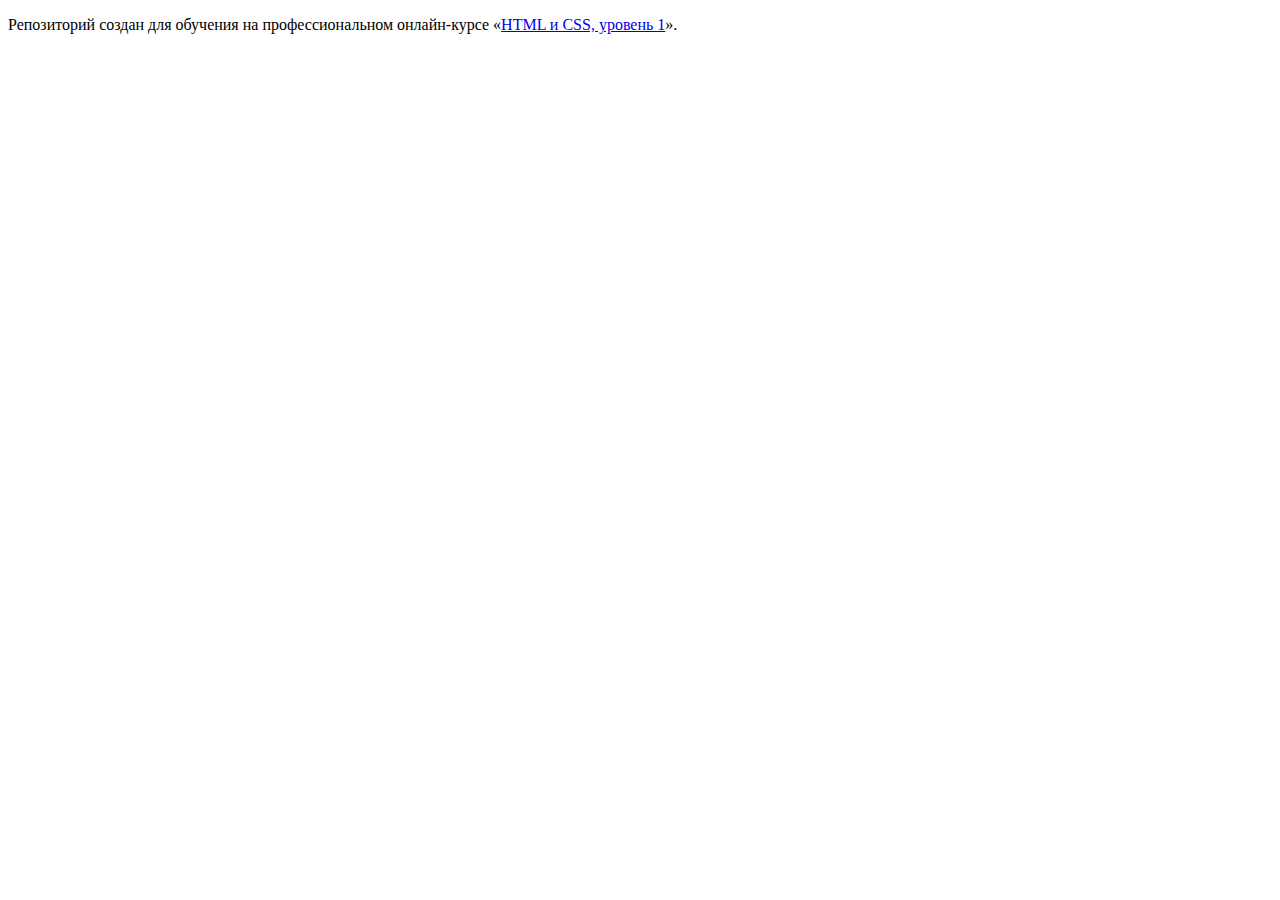
==== index.html @ 1ab836b5 ":hatching_chick:" ====
<!DOCTYPE html>
<html lang="ru">
  <head>
    <meta charset="utf-8">
    <title>HTML Academy: Нёрдс</title>
  </head>
  <body>

    <p>Репозиторий создан для обучения на профессиональном онлайн‑курсе «<a href="https://htmlacademy.ru/intensive/htmlcss">HTML и CSS, уровень 1</a>».</p>

  </body>
</html>
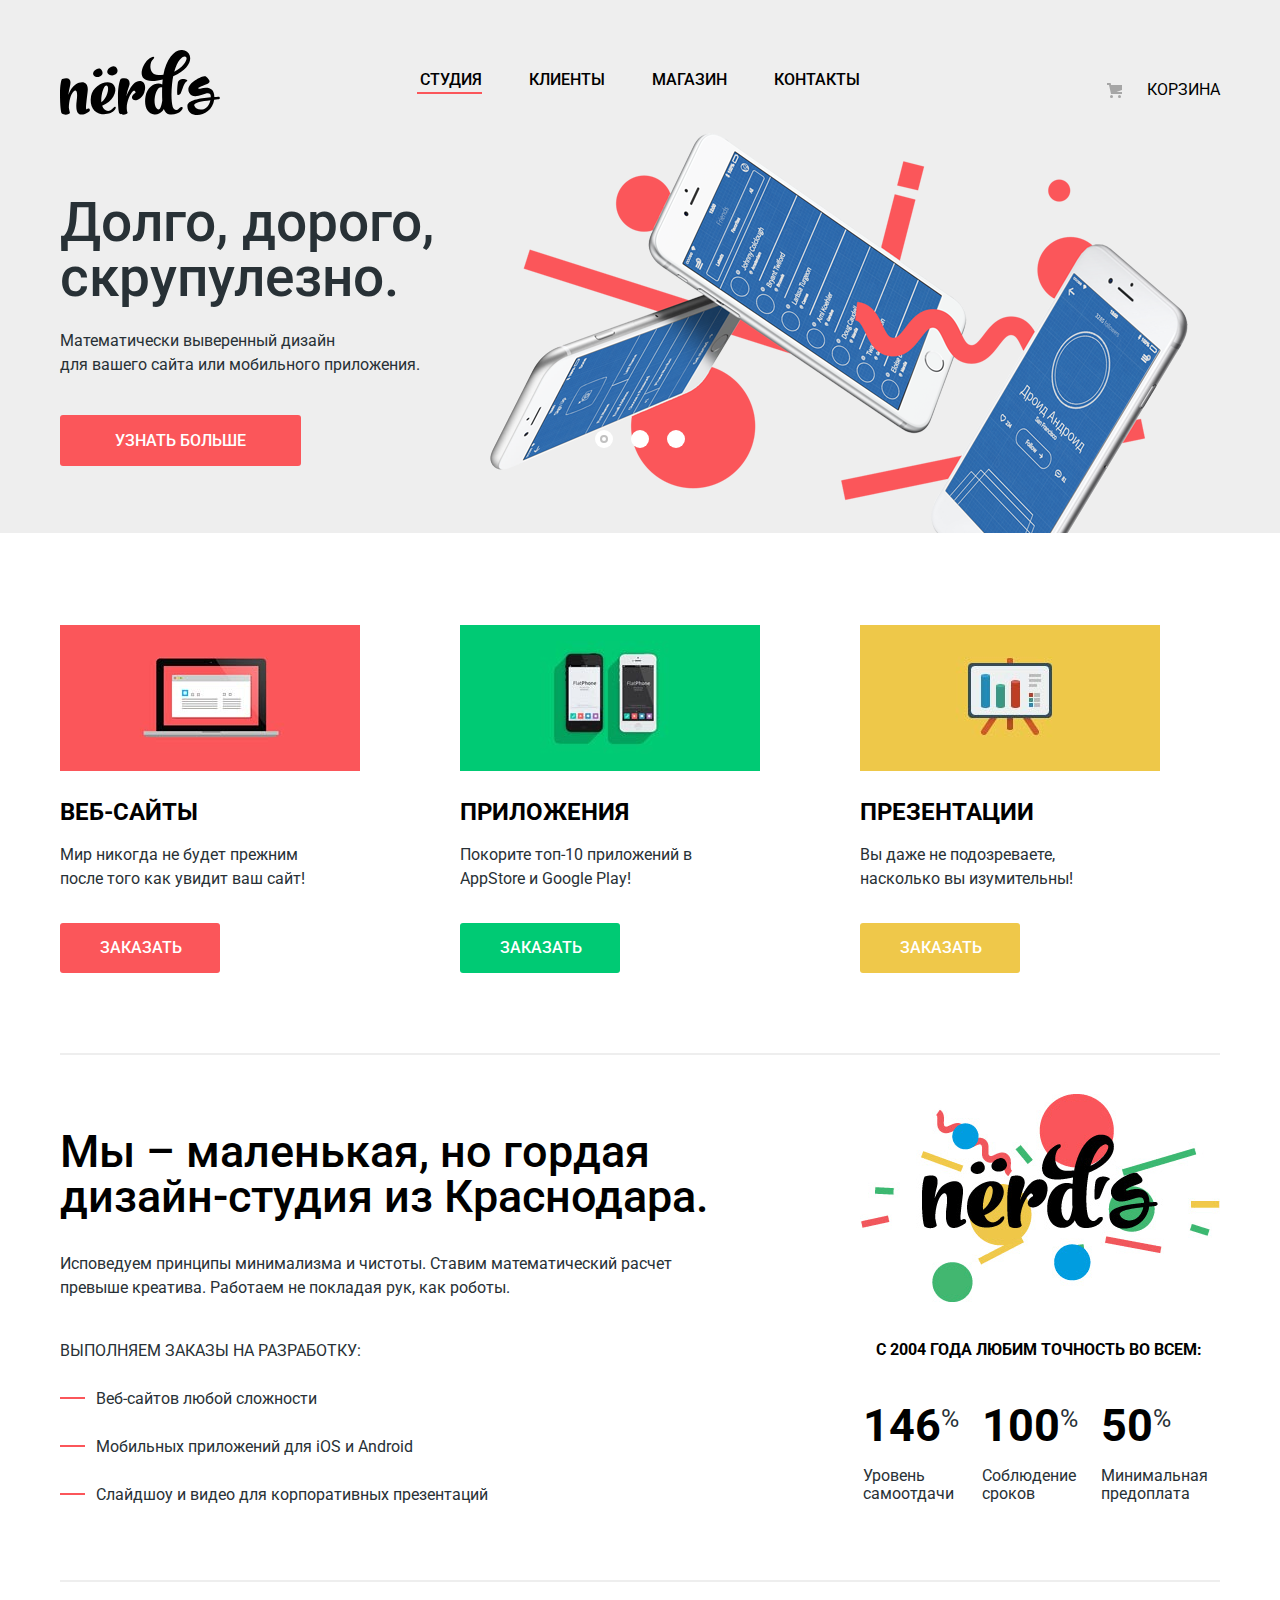
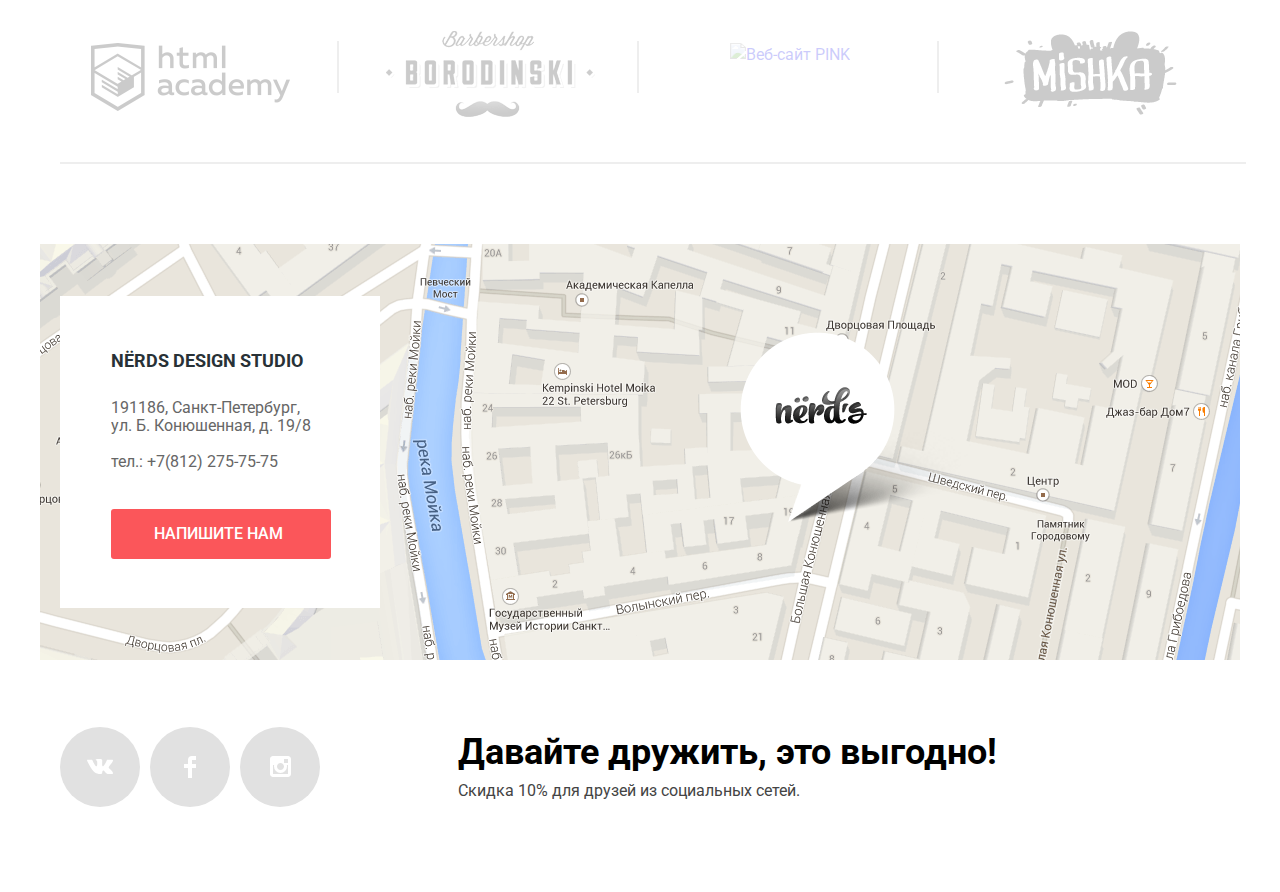
==== commit 0e31e16e: "Для финальной проверки" ====
--- a/index.html
+++ b/index.html
@@ -1,12 +1,254 @@
 <!DOCTYPE html>
 <html lang="ru">
-  <head>
-    <meta charset="utf-8">
-    <title>HTML Academy: Нёрдс</title>
-  </head>
-  <body>
-
-    <p>Репозиторий создан для обучения на профессиональном онлайн‑курсе «<a href="https://htmlacademy.ru/intensive/htmlcss">HTML и CSS, уровень 1</a>».</p>
-
-  </body>
+<head>
+  <meta charset="utf-8">
+  <title>Нёрдс</title>
+  <link href="https://fonts.googleapis.com/css?family=Roboto:400,700" rel="stylesheet">
+  <link href="css/normalize.css" rel="stylesheet">
+  <link href="css/style.css" rel="stylesheet">
+</head>
+<body>
+<h1 class="visually-hidden">Дизайн-студия "Нёрдс"</h1>
+<div class="background-grey">
+  <div class="container">
+    <header class="main-header">
+      <nav class="main-header__main-navigation">
+        <img class="main-header__logo" src="img/nerds-logo.svg" alt="Логотип дизайн-студии Нёрдс" width="160"
+             height="65" tabindex="1">
+        <ul class="main-header__site-navigation">
+          <li class="site-navigation__item actual">
+            <a class="site-navigation__a" tabindex="1">Студия</a>
+          </li>
+          <li class="site-navigation__item">
+            <a class="site-navigation__a" href="#" tabindex="1">Клиенты</a>
+          </li>
+          <li class="site-navigation__item">
+            <a class="site-navigation__a" href="catalog.html" tabindex="1">Магазин</a>
+          </li>
+          <li class="site-navigation__item">
+            <a class="site-navigation__a" href="#" tabindex="1">Контакты</a>
+          </li>
+        </ul>
+        <ul class="main-header__user-navigation">
+          <li class="user-navigation__item">
+            <a class="user-navigation__a" href="#" tabindex="0">Корзина</a>
+          </li>
+        </ul>
+      </nav>
+      <!--Slider-->
+      <section class="slider">
+        <h2 class="visually-hidden">Преимущества</h2>
+        <div class="slider-controls">
+          <label class="active"></label>
+          <label></label>
+          <label></label>
+        </div>
+        <ul class="slider-list">
+          <li class="slider-list__item" id="slide-1">
+            <h3>Долго, дорого,<br>
+              скрупулезно.</h3>
+            <p>Математически выверенный дизайн<br>
+              для вашего сайта или мобильного приложения.</p>
+            <a class="slider-list__item-btn btn" href="#">Узнать больше</a>
+          </li>
+          <li class="slider-list__item" id="slide-2">
+            <h3>Любим математику<br>
+              как никто другой</h3>
+            <p>Никакого креатива, только математические формулы<br>
+              для расчета идеальных пропорций.</p>
+            <a class="slider-list__item-btn btn" href="#">Узнать больше</a>
+          </li>
+          <li class="slider-list__item" id="slide-3">
+            <h3>Только ночь,<br>
+              только хардкор</h3>
+            <p>Работать днем, как все? Мы против этого.<br>
+              Ближе к полуночи работа только начинается.</p>
+            <a class="slider-list__item-btn btn" href="#">Узнать больше</a>
+          </li>
+        </ul>
+      </section>
+    </header>
+  </div>
+</div>
+<main>
+  <div class="container">
+    <section class="offers">
+      <h2 class="visually-hidden">Наши предложения:</h2>
+      <ul class="offers__list">
+        <li class="offers__list-item">
+          <img class="offers__list-img1" src="img/img-web.jpg" alt="Веб-сайты" width="300" height="146">
+          <h3>ВЕБ-САЙТЫ</h3>
+          <p class="offers__list-text">Мир никогда не будет прежним после того как увидит ваш сайт!</p>
+          <a class="offers__list-btn btn" href="#">Заказать</a>
+        </li>
+        <li class="offers__list-item">
+          <img class="offers__list-img2" src="img/img-app.jpg" alt="Приложения" width="300" height="146">
+          <h3>ПРИЛОЖЕНИЯ</h3>
+          <p class="offers__list-text">Покорите топ-10 приложений в AppStore и Google Play!</p>
+          <a href="#" class="offers__list-btn btn">Заказать</a>
+        </li>
+        <li class="offers__list-item">
+          <img class="offers__list-img3" src="img/img-present.jpg" alt="Презентации" width="300" height="146">
+          <h3>ПРЕЗЕНТАЦИИ</h3>
+          <p class="offers__list-text">Вы даже не подозреваете, насколько вы изумительны!</p>
+          <a href="#" class="offers__list-btn btn">Заказать</a>
+        </li>
+      </ul>
+    </section>
+    <section class="about-us">
+      <h3 class="visually-hidden">О нас</h3>
+      <div class="about-us__delimiter-1">
+        <span class="about-us__title">Мы – маленькая, но гордая дизайн-студия из Краснодара.</span>
+        <p class="about-us__p">Исповедуем принципы минимализма и чистоты. Ставим математический расчет превыше креатива.
+          Работаем не покладая рук, как роботы.</p>
+        <span class="about-us__title-ul">Выполняем заказы на разработку:</span>
+        <ul class="about-us__list">
+          <li class="about-us__list-item">
+            <p class="about-us__list-item-text">Веб-сайтов любой сложности</p>
+          </li>
+          <li class="about-us__list-item">
+            <p class="about-us__list-item-text">Мобильных приложений для iOS и Android
+            </p>
+          </li>
+          <li class="about-us__list-item">
+            <p class="about-us__list-item-text">Слайдшоу и видео для корпоративных презентаций</p>
+          </li>
+        </ul>
+      </div>
+      <div class="about-us__delimiter-2">
+        <img class="about-us__img" src="img/nerds-illustration.png" alt="Логотип Нёрдс " width="360" height="208">
+        <p class="about-us__text">С 2004 года любим точность во всем:</p>
+        <table class="indicators">
+          <tr class="indicators__row-1">
+            <td class="indicators__data">
+              <span class="indicators__numeric">146</span><span class="indicators__percent">%</span></td>
+            <td class="indicators__data">
+              <span class="indicators__numeric">100</span><span class="indicators__percent">%</span></td>
+            <td class="indicators__data">
+              <span class="indicators__numeric">50</span><span class="indicators__percent">%</span></td>
+          </tr>
+          <tr class="indicators__row-2">
+            <td class="indicators__data">Уровень самоотдачи</td>
+            <td class="indicators__data">Соблюдение сроков</td>
+            <td class="indicators__data">Минимальная предоплата</td>
+          </tr>
+        </table>
+      </div>
+    </section>
+    <section class="clientage">
+      <h3 class="visually-hidden">Наши клиенты</h3>
+      <ul class="clientage__list">
+        <li class="clientage__list-item">
+          <a class="clientage__list-item-a" href="https://htmlacademy.ru/intensive/htmlcss" tabindex="0">
+            <img class="clientage__list-item-logo1" src="img/logo-html.png" alt="Веб-сайт HTML Academy" width="199"
+                 height="68"></a>
+        </li>
+        <li class="clientage__list-item">
+          <a class="clientage__list-item-a" href="#" tabindex="0">
+            <img class="clientage__list-item-logo2" src="img/logo-borodinski.png" alt="Веб-сайт Barbershop Borodinski"
+                 width="209" height="90"></a>
+        </li>
+        <li class="clientage__list-item">
+          <a class="clientage__list-item-a" href="#" tabindex="0">
+            <img class="clientage__list-item-logo3" src="img/logo-PINK.png" alt="Веб-сайт PINK" width="185" height="52"></a>
+        </li>
+        <li class="clientage__list-item">
+          <a class="clientage__list-item-a" href="#" tabindex="0">
+            <img class="clientage__list-item-logo4" src="img/logo-mishka.png" alt="Веб-сайт MiSHKA" width="173"
+                 height="84"></a>
+        </li>
+      </ul>
+    </section>
+  </div>
+</main>
+<footer class="main-footer">
+  <div class="map-wrapper">
+    <section class="main-footer__address">
+      <h3 class="visually-hidden">Контактная информация</h3>
+      <span class="main-footer__address-title">Nёrds design studio</span>
+      <p class="main-footer__address-text">
+        <span>191186, Санкт-Петербург,</span>
+        <span>ул. Б. Конюшенная, д. 19/8</span>
+        <span class="main-footer__address-phone">тел.: +7(812) 275-75-75</span>
+      </p>
+      <a class="main-footer__address-btn btn" href="writeus.html" tabindex="0">Напишите нам</a>
+    </section>
+    <iframe class="main-footer__map" src="https://yandex.ru/map-widget/v1/-/CBuuR-sj1C" width="1200"
+            height="416"></iframe>
+    <div class="pin-wrapeer"></div>
+  </div>
+  <div class="container">
+    <div class="main-footer__wrapper">
+      <ul class="main-footer__social-list">
+        <li class="social-list-item">
+          <a class="social-button vk" href="https://www.vk.com">
+            <span class="visually-hidden">Мы в Вконтакте</span>
+            <svg version="1.1" id="Layer_1" xmlns="http://www.w3.org/2000/svg"
+                 xmlns:xlink="http://www.w3.org/1999/xlink" x="0px" y="0px" width="26px" height="15px"
+                 viewbox="0 0 26 15">
+              <path
+                fill="#FFFFFF"
+                d="M16.138,11.51c0.956-0.309,2.18,2.04,3.483,2.939c0.978,0.681,1.727,0.534,1.727,0.534l3.473-0.05
+                	c0,0,1.815-0.112,0.957-1.554c-0.071-0.12-0.503-1.069-2.585-3.022c-2.177-2.043-1.882-1.712,0.739-5.244
+                	c1.597-2.153,2.236-3.468,2.036-4.028c-0.192-0.539-1.365-0.399-1.365-0.399L20.69,0.713c-0.381,0.001-0.704,0.119-0.851,0.515
+                	c-0.003,0.004-0.621,1.666-1.445,3.079c-1.741,2.989-2.436,3.148-2.724,2.961c-0.661-0.433-0.494-1.737-0.494-2.664
+                	c0-2.897,0.432-4.105-0.846-4.417c-0.427-0.104-0.739-0.172-1.828-0.182c-1.392-0.021-2.574,0-3.244,0.329
+                	c-0.445,0.223-0.786,0.712-0.579,0.74c0.26,0.035,0.843,0.16,1.155,0.586c0.401,0.552,0.389,1.789,0.389,1.789
+                	s0.229,3.411-0.54,3.834c-0.528,0.29-1.25-0.302-2.803-3.016C6.087,2.879,5.488,1.345,5.488,1.345S5.372,1.06,5.162,0.904
+                	C4.912,0.719,4.562,0.66,4.562,0.66L0.848,0.684c0,0-0.558,0.016-0.763,0.262C-0.097,1.164,0.07,1.614,0.07,1.614
+                	s2.909,6.881,6.203,10.347c3.02,3.182,6.452,2.971,6.452,2.971h1.555c0,0,0.469-0.054,0.709-0.312
+                	c0.224-0.24,0.214-0.691,0.214-0.691S15.172,11.82,16.138,11.51z"/>
+            </svg>
+          </a>
+        </li>
+        <li class="social-list-item">
+          <a class="social-button fb" href="https://www.facebook.com">
+            <span class="visually-hidden">Мы в Фейсбуке</span>
+            <svg xmlns="http://www.w3.org/2000/svg" width="12" height="22" viewbox="0 0 12 22">
+              <path fill="#FFF" d="M12 4V0H8a4 4 0 0 0-4 4v4H0v4h4v10h4V12h4V8H8V4h4z"/>
+            </svg>
+          </a>
+        </li>
+        <li class="social-list-item">
+          <a class="social-button inst" href="https://www.instagram.com">
+            <span class="visually-hidden">Мы в Инстаграме</span>
+            <svg xmlns="http://www.w3.org/2000/svg" width="21" height="21" viewbox="0 0 21 21">
+              <path
+                fill="#FFF"
+                d="M18 0H3C1.35 0 0 1.35 0 3v15c0 1.65 1.35 3 3 3h15c1.65 0 3-1.35 3-3V3c0-1.65-1.35-3-3-3zm-7.5 7c1.93 0 3.5 1.57 3.5 3.5S12.43 14 10.5 14 7 12.43 7 10.5 8.57 7 10.5 7zM18 18H3V9h1.181A6.504 6.504 0 0 0 4 10.5a6.5 6.5 0 1 0 13 0 6.45 6.45 0 0 0-.181-1.5H18v9zm0-11h-4V3h4v4z"/>
+            </svg>
+          </a>
+        </li>
+      </ul>
+      <div class="main-footer__text">
+        <span class="main-footer__tagline">Давайте дружить, это выгодно!</span>
+        <span class="main-footer__sale">Скидка 10% для друзей из социальных сетей.</span>
+      </div>
+    </div>
+  </div>
+</footer>
+<!--Модальное окно
+================================================================================================================================================================================================================================================================================================================================================================================================================-->
+<section class="modal modal-feedback">
+  <h3 class="modal__title">Напишите нам:</h3>
+  <form class="modal__form" action="https://echo.htmlacademy.ru" method="get">
+    <p>
+      <label class="modal__label" for="name-field">Ваше имя:</label>
+      <input class="modal__login" name="name" id="name-field" placeholder="Имя Фамилия" autocomplete="on">
+    </p>
+    <p>
+      <label class="modal__label" for="email-field">Ваш e-mail:</label>
+      <input class="modal__email" type="email" name="email" id="email-field" placeholder="email@example.com"
+             autocomplete="on">
+    </p>
+    <p>
+      <label class="modal__label" for="text-field">Текст письма:</label>
+      <textarea id="text-field" placeholder="В свободной форме"></textarea>
+    </p>
+    <button class="modal__btn btn">Отправить</button>
+  </form>
+  <button class="modal__close" type="button" aria-label="Закрыть модальное окно">Закрыть</button>
+</section>
+<script src="js/script-min.js"></script>
+</body>
 </html>
--- a/css/style.css
+++ b/css/style.css
@@ -0,0 +1,1825 @@
+body {
+  margin: 0 auto;
+  padding: 0;
+  font-family: "Roboto", Tahoma, sans-serif;
+  font-size: 16px;
+  line-height: 24px;
+  font-weight: 400;
+  color: #283136;
+
+
+  background-color: #ffffff;
+
+  -webkit-box-sizing: border-box;
+  box-sizing: border-box;
+}
+
+*, *::before, *::after {
+  -webkit-box-sizing: inherit;
+  box-sizing: inherit;
+}
+
+a {
+  text-decoration: none;
+}
+
+img {
+  max-width: 100%;
+  height: auto;
+}
+
+.visually-hidden:not(:focus):not(:active),
+input[type="checkbox"].visually-hidden,
+input[type="radio"].visually-hidden {
+  position: absolute;
+  width: 1px;
+  height: 1px;
+  margin: -1px;
+  border: 0;
+  padding: 0;
+  white-space: nowrap;
+  -webkit-clip-path: inset(100%);
+          clip-path: inset(100%);
+  clip: rect(0 0 0 0);
+  overflow: hidden;
+}
+
+/*container============================================================================================================================================================================================================================================================================================================================================================================================*/
+
+.container {
+  max-width: 1200px;
+  margin: 0 auto;
+  padding: 0 20px;
+}
+
+/*HEADER===========================================================================================================================================================================================================================================================================================================================*/
+
+.background-grey {
+  width: 100%;
+
+  background-color: #eeeeee;
+}
+
+.main-header {
+  margin-bottom: 92px;
+
+  background-color: #eeeeee;
+}
+
+.main-header__main-navigation {
+  display: -webkit-box;
+  display: -ms-flexbox;
+  display: flex;
+  -webkit-box-pack: justify;
+      -ms-flex-pack: justify;
+          justify-content: space-between;
+  padding: 0;
+  padding-top: 50px;
+
+  background-color: transparent;
+}
+
+.main-header__logo {
+  width: 160px;
+  height: 65px;
+}
+
+.main-header__logo:hover {
+  opacity: 0.8;
+}
+
+.main-header__logo:active {
+  opacity: 0.3;
+}
+
+.main-header__site-navigation {
+  display: -webkit-box;
+  display: -ms-flexbox;
+  display: flex;
+  -ms-flex-wrap: wrap;
+      flex-wrap: wrap;
+  -webkit-box-align: center;
+      -ms-flex-align: center;
+          align-items: center;
+  margin: 0;
+  padding: 0;
+  padding-top: 10px;
+  margin-right: 31px;
+  width: 452px;
+
+  line-height: 30px;
+  font-weight: 500;
+  color: #000000;
+  text-transform: uppercase;
+}
+
+.main-header__site-navigation li {
+  position: relative;
+
+  padding-bottom: 15px;
+  padding-left: 3px;
+  margin-right: 44px;
+}
+
+.main-header__site-navigation li:nth-child(4n),
+.main-header__site-navigation li:last-child {
+  margin-right: 0;
+}
+
+.actual::after {
+  content: "";
+  position: absolute;
+  top: 27px;
+  left: 0;
+
+  width: 100%;
+  height: 2px;
+
+  background-color: #fb565a;
+}
+
+
+.main-header__user-navigation {
+  display: -webkit-box;
+  display: -ms-flexbox;
+  display: flex;
+  -webkit-box-pack: end;
+      -ms-flex-pack: end;
+          justify-content: flex-end;
+  max-width: 160px;
+  margin: 0;
+  padding: 0;
+  padding-top: 25px;
+}
+
+.user-navigation__a {
+  position: relative;
+
+  padding-left: 50px;
+}
+
+.user-navigation__a::before {
+  content: "";
+
+  position: absolute;
+  top: 3px;
+  left: 10px;
+
+  min-width: 15px;
+  min-height: 15px;
+
+  background-image: url("../img/cart-icon.svg");
+  background-repeat: no-repeat;
+}
+
+.main-header__site-navigation,
+.main-header__user-navigation {
+  list-style: none;
+}
+
+.user-navigation__a {
+  line-height: 30px;
+  color: #000000;
+  text-transform: uppercase;
+}
+
+.main-header__site-navigation a,
+.main-header__user-navigation a {
+  color: #000000;
+}
+
+.main-header__site-navigation a:hover,
+.main-header__site-navigation a:focus,
+.main-header__user-navigation a:hover,
+.main-header__user-navigation a:focus {
+  color: #fb565a;
+}
+
+.main-header__site-navigation a:active,
+.main-header__user-navigation a:active {
+  color: #bebebe;
+}
+
+/*SLIDER====================================================================================================================================================================================================================================================================================================================*/
+.slider {
+  position: relative;
+}
+
+.slider-controls {
+  position: absolute;
+  left: 50%;
+  bottom: 85px;
+  z-index: 100;
+
+  min-width: 88px;
+  height: 18px;
+
+  font-size: 0;
+  -webkit-transform: translateX(-50%);
+      -ms-transform: translateX(-50%);
+          transform: translateX(-50%);
+}
+
+.slider-controls label {
+  position: relative;
+
+  display: inline-block;
+  width: 18px;
+  height: 18px;
+  margin-right: 18px;
+  padding: 8px;
+
+  vertical-align: top;
+
+  border-radius: 50%;
+  cursor: pointer;
+}
+
+.slider-controls label:last-child {
+  margin-right: 0;
+}
+
+.slider-controls label::after {
+  content: "";
+
+  position: absolute;
+  top: 0;
+  left: 0;
+  z-index: 1;
+
+  width: 18px;
+  height: 18px;
+
+  background: #ffffff;
+
+  border-radius: 50%;
+}
+
+.slider-controls .active::before {
+  content: "";
+
+  position: absolute;
+  left: 50%;
+  top: 50%;
+  z-index: 2;
+
+  width: 8px;
+  height: 8px;
+  margin: -4px;
+
+  background-color: inherit;
+  border: 2px solid #c1c1c1;
+  border-radius: 50%;
+}
+
+.slider-list {
+  margin: 0;
+  padding: 0;
+
+  list-style: none;
+}
+
+.slider-list__item {
+  display: none;
+  padding: 80px 0 80px 0;
+}
+
+.slider-list__item:nth-child(1) {
+  display: block;
+}
+
+.slider-list__item:nth-child(1) {
+  background-image: url("../img/slide1.png");
+  background-repeat: no-repeat;
+  background-position: 99% 0px;
+}
+
+.slider-list__item:nth-child(2) {
+  background-image: url("../img/slide2.png");
+  background-repeat: no-repeat;
+  background-position: 100% 0;
+}
+
+.slider-list__item:nth-child(3) {
+  background-image: url("../img/slide3.png");
+  background-repeat: no-repeat;
+  background-position: 100% 20px;
+}
+
+.slider-list__item h3 {
+  max-width: 600px;
+  margin: 0;
+  margin-bottom: 24px;
+
+  font-size: 55px;
+  line-height: 55px;
+  font-weight: 500;
+}
+
+.slider-list__item p {
+  margin: 0;
+  margin-bottom: 52px;
+}
+
+/* FOR BUTTON================================================================================================================================================================================================================================================*/
+
+.btn {
+  padding: 16px 55px;
+
+  line-height: 18px;
+  font-weight: 500;
+  color: #ffffff;
+  text-transform: uppercase;
+
+  background-color: #fb565a;
+  border-radius: 3px;
+
+  cursor: pointer;
+}
+
+.btn:hover {
+  background-color: #e74246;
+}
+
+.btn:active {
+  background-color: #d7373b;
+  -webkit-box-shadow: 0 3px rgba(0, 0, 0, 0.1) inset;
+          box-shadow: 0 3px rgba(0, 0, 0, 0.1) inset;
+  color: #e37376;
+}
+
+.slider-list__item-btn {
+  min-width: 240px;
+}
+
+.offers__list-btn {
+  display: block;
+  padding: 16px 40px;
+  max-width: 160px;
+}
+
+.offers__list-item:nth-child(2) a {
+  background-color: #00ca74;
+}
+
+.offers__list-item:nth-child(2) a:hover {
+  background-color: #00bc6c;
+}
+
+.offers__list-item:nth-child(2) a:active {
+  background-color: #00aa62;
+  color: #37bc83;
+}
+
+.offers__list-item:nth-child(3) a {
+  background-color: #efc84a;
+}
+
+.offers__list-item:nth-child(3) a:hover {
+  background-color: #eab534;
+}
+
+.offers__list-item:nth-child(3) a:active {
+  background-color: #e5a722;
+  color: #ebba52;
+}
+
+.filters__btn {
+  width: 260px;
+
+
+  color: #000000;
+
+  background-color: #eeeeee;
+  border: none;
+}
+
+.filters__btn:hover {
+  color: #000000;
+  background-color: #dfdfdf;
+}
+
+.filters__btn:active {
+  background-color: #d5d5d5;
+  color: rgba(0, 0, 0, 0.3);
+  -webkit-box-shadow: inset 3px 3px 0 0 rgba(0, 1, 1, 0.1);
+          box-shadow: inset 3px 3px 0 0 rgba(0, 1, 1, 0.1);
+}
+
+/*MAIN MAIN MAIN=====================================================================================================================================================================================================================================================================================================================================*/
+
+.offers {
+  min-height: 430px;
+
+  border-bottom: 2px solid #eeeeee;
+}
+
+/*DELIMiTER-1================================================================================================================================================*/
+
+.offers__list {
+  display: -webkit-box;
+  display: -ms-flexbox;
+  display: flex;
+  -webkit-box-pack: justify;
+      -ms-flex-pack: justify;
+          justify-content: space-between;
+  margin: 0;
+  padding: 0;
+  width: 1100px;
+  min-height: 350px;
+  list-style: none;
+}
+
+.offers__list-item {
+  width: 300px;
+}
+
+.offers__list-item img {
+  margin-bottom: 19px;
+}
+
+.offers__list h3 {
+  margin: 0 auto;
+  font-size: 24px;
+  line-height: 30px;
+  font-weight: 700;
+  color: #000000;
+}
+
+.offers__list-text {
+  width: 255px;
+  max-height: 50px;
+  margin-bottom: 32px;
+
+  overflow: auto;
+}
+
+.about-us {
+  display: -webkit-box;
+  display: -ms-flexbox;
+  display: flex;
+  -webkit-box-pack: justify;
+      -ms-flex-pack: justify;
+          justify-content: space-between;
+  min-height: 525px;
+  padding-bottom: 59px;
+
+  border-bottom: 2px solid #eeeeee;
+}
+
+.about-us__delimiter-1 {
+  width: 660px;
+}
+
+.about-us__delimiter-2 {
+  width: 360px;
+}
+
+.about-us__title {
+  display: inline-block;
+  margin-top: 74px;
+  margin-bottom: 17px;
+
+  vertical-align: top;
+
+  font-size: 45px;
+  line-height: 45px;
+  font-weight: 500;
+  color: #000000;
+}
+
+.about-us__delimiter-1 .about-us__p {
+  margin-bottom: 39px;
+}
+
+.about-us__list-item::before {
+  content: "";
+
+  position: absolute;
+  top: 10px;
+  left: -36px;
+
+  width: 25px;
+  height: 2px;
+
+  background-color: #fb565a;
+}
+
+.about-us__list-item {
+  position: relative;
+
+  margin-top: 30px;
+}
+
+.about-us__title-ul {
+  text-transform: uppercase;
+}
+
+.about-us__list {
+  margin: 0;
+  padding: 0;
+  padding-left: 36px;
+
+  list-style: none;
+}
+
+.about-us__list-item-text {
+  margin: 0;
+  margin-top: -6px;
+}
+
+/*DELIMiTER-2=================================================================================================================================================*/
+
+.about-us__img {
+  margin-bottom: 29px;
+  margin-top: 39px;
+}
+
+.about-us__text {
+  display: inline-block;
+  margin: 0;
+  margin-bottom: 31px;
+  padding-left: 16px;
+
+  vertical-align: top;
+
+  font-weight: 700;
+  color: #000000;
+  text-transform: uppercase;
+}
+
+/*TABLE===========================================================================================================================================================================================================================================================================================================================*/
+.indicators {
+  width: 360px;
+}
+
+.indicators__data {
+  padding-right: 20px;
+  padding-bottom: 16px;
+  width: 120px;
+
+  line-height: 18px;
+}
+
+.indicators__numeric {
+  font-size: 45px;
+  line-height: 45px;
+  font-weight: 700;
+  color: #000000;
+}
+
+.indicators__percent {
+  font-size: 25px;
+  line-height: 45px;
+
+  vertical-align: 30%;
+}
+
+/*КЛИЕНТУРА==================================================================================================================================================================================================================================================================================================================================*/
+.clientage {
+  min-width: 1186px;
+  min-height: 182px;
+  margin-bottom: 80px;
+
+  border-bottom: 2px solid #eeeeee;
+}
+
+
+.clientage__list {
+  display: -webkit-box;
+  display: -ms-flexbox;
+  display: flex;
+  -ms-flex-wrap: wrap;
+      flex-wrap: wrap;
+  margin: 0 auto;
+  padding: 0;
+  padding-top: 49px;
+
+
+  list-style: none;
+}
+
+.clientage__list-item {
+  position: relative;
+
+  width: 260px;
+  min-height: 95px;
+  margin-right: 40px;
+  margin-bottom: 23px;
+
+  text-align: center;
+}
+
+.clientage__list-item::after {
+  content: "";
+
+  position: absolute;
+  top: 10px;
+  right: -19px;
+
+  width: 2px;
+  height: 52px;
+
+  background-color: #eeeeee;
+}
+
+.clientage__list-item:nth-child(4n) {
+  margin-right: 0;
+}
+
+.clientage__list-item:nth-child(4n)::after,
+.clientage__list-item:last-child::after {
+  display: none;
+}
+
+.clientage__list-item-logo1,
+.clientage__list-item-logo3 {
+  padding-top: 12px;
+}
+
+.clientage__list-item-logo1,
+.clientage__list-item-logo2,
+.clientage__list-item-logo3,
+.clientage__list-item-logo4 {
+  opacity: 0.2;
+}
+
+.clientage__list-item-logo1:hover,
+.clientage__list-item-logo2:hover,
+.clientage__list-item-logo3:hover,
+.clientage__list-item-logo4:hover {
+  opacity: 1;
+}
+
+.clientage__list-item-logo1:focus,
+.clientage__list-item-logo2:focus,
+.clientage__list-item-logo3:focus,
+.clientage__list-item-logo4:focus {
+  opacity: 1;
+}
+
+.clientage__list-item-logo1:active,
+.clientage__list-item-logo2:active,
+.clientage__list-item-logo3:active,
+.clientage__list-item-logo4:active {
+  opacity: 0.1;
+}
+
+/*FOOTER==================================================================================================================================================================================================================================================================================================================================================================================================================*/
+
+.main-footer {
+  position: relative;
+}
+
+.map-wrapper {
+  position: relative;
+  margin: 0 auto;
+  width: 1200px;
+  min-height: 416px;
+  margin-bottom: 60px;
+
+  background-image: url("../img/map.png");
+  background-repeat: no-repeat;
+  background-position: top center;
+
+  z-index: 1;
+}
+
+
+.pin-wrapeer {
+  position: absolute;
+  top: 88px;
+  left: 700px;
+
+  width: 231px;
+  height: 190px;
+
+  background-image: url(../img/pin.png);
+  background-repeat: no-repeat;
+  z-index: 2;
+}
+
+.main-footer__map {
+  position: relative;
+
+  margin: 0 auto;
+  width: 1200px;
+
+  background-size: cover;
+
+  border: 0;
+
+  z-index: 3;
+}
+
+.main-footer__address {
+  position: absolute;
+  top: 52px;
+  left: 20px;
+
+  display: -webkit-box;
+
+  display: -ms-flexbox;
+
+  display: flex;
+  -webkit-box-orient: vertical;
+  -webkit-box-direction: normal;
+      -ms-flex-direction: column;
+          flex-direction: column;
+  width: 320px;
+  min-height: 310px;
+  padding: 49px 51px;
+
+  background-color: #ffffff;
+
+  z-index: 5;
+}
+
+.main-footer__address-title {
+  display: inline-block;
+  margin-bottom: 23px;
+  margin-top: 1px;
+
+  vertical-align: top;
+
+  font-size: 18px;
+  line-height: 30px;
+  font-weight: 700;
+  text-transform: uppercase;
+}
+
+.main-footer__address-text {
+  display: -webkit-box;
+  display: -ms-flexbox;
+  display: flex;
+  -webkit-box-orient: vertical;
+  -webkit-box-direction: normal;
+      -ms-flex-direction: column;
+          flex-direction: column;
+  margin: 0;
+  padding: 0;
+  max-width: 220px;
+  max-height: 110px;
+
+  line-height: 18px;
+  color: #666666;
+
+  overflow: auto;
+}
+
+.main-footer__address-phone {
+  display: inline-block;
+  margin-top: 18px;
+  margin-bottom: 38px;
+
+  vertical-align: top;
+}
+
+.main-footer__address-btn {
+  padding: 16px 43px;
+  min-width: 220px;
+
+  text-transform: uppercase;
+}
+
+.main-footer__social-list {
+  display: -webkit-box;
+  display: -ms-flexbox;
+  display: flex;
+  -ms-flex-wrap: wrap;
+      flex-wrap: wrap;
+  -webkit-box-pack: justify;
+      -ms-flex-pack: justify;
+          justify-content: space-between;
+  width: 260px;
+  padding: 0;
+  margin: 0;
+  margin-right: 138px;
+  min-height: 80px;
+  list-style: none;
+}
+
+.social-list-item {
+  margin-bottom: 10px;
+}
+
+.social-button {
+  display: -webkit-box;
+  display: -ms-flexbox;
+  display: flex;
+  -ms-flex-wrap: wrap;
+      flex-wrap: wrap;
+  -webkit-box-pack: center;
+      -ms-flex-pack: center;
+          justify-content: center;
+  -webkit-box-align: center;
+      -ms-flex-align: center;
+          align-items: center;
+  width: 80px;
+  height: 80px;
+
+  border-radius: 50%;
+  background-color: #e1e1e1 ;
+}
+
+
+.social-button:last-child {
+  margin-right: 0;
+}
+
+.social-button svg {
+  text-align: center;
+}
+
+.social-button:hover,
+.socail-button:focus {
+  background-color: #e74246;
+}
+
+.social-button:active {
+  background-color: #d7373b;
+}
+
+
+.social-button:active path {
+  fill: #e37376;
+}
+
+.main-footer__wrapper {
+  display: -webkit-box;
+  display: -ms-flexbox;
+  display: flex;
+  margin-bottom: 75px;
+}
+
+.main-footer__text {
+  display: -webkit-box;
+  display: -ms-flexbox;
+  display: flex;
+  -webkit-box-orient: vertical;
+  -webkit-box-direction: normal;
+      -ms-flex-direction: column;
+          flex-direction: column;
+  padding-top: 7px;
+}
+
+.main-footer__tagline {
+  margin-bottom: 10px;
+
+  font-size: 36px;
+  line-height: 36px;
+  font-weight: 700;
+  color: #000000;
+}
+
+.main-footer__sale {
+  line-height: 22px;
+  color: #444444;
+}
+
+/*MODAL ============================================================================================================================================================================================================================================================================================================================================================================================================*/
+
+@-webkit-keyframes bounce {
+  0% {
+    -webkit-transform: rotateY(45deg);
+            transform: rotateY(45deg);
+  }
+
+  100% {
+    -webkit-transform: translateY(0);
+            transform: translateY(0);
+  }
+}
+
+@keyframes bounce {
+  0% {
+    -webkit-transform: rotateY(45deg);
+            transform: rotateY(45deg);
+  }
+
+  100% {
+    -webkit-transform: translateY(0);
+            transform: translateY(0);
+  }
+}
+
+
+@-webkit-keyframes shake {
+  0%,
+  100% {
+    -webkit-transform: translateX(0);
+            transform: translateX(0);
+  }
+
+  10%,
+  30%,
+  50%,
+  70%,
+  90% {
+    -webkit-transform: translateX(-10px);
+            transform: translateX(-10px);
+  }
+
+  20%,
+  40%,
+  60%,
+  80% {
+    -webkit-transform: translateX(10px);
+            transform: translateX(10px);
+  }
+}
+
+
+@keyframes shake {
+  0%,
+  100% {
+    -webkit-transform: translateX(0);
+            transform: translateX(0);
+  }
+
+  10%,
+  30%,
+  50%,
+  70%,
+  90% {
+    -webkit-transform: translateX(-10px);
+            transform: translateX(-10px);
+  }
+
+  20%,
+  40%,
+  60%,
+  80% {
+    -webkit-transform: translateX(10px);
+            transform: translateX(10px);
+  }
+}
+
+.modal {
+  display: -webkit-box;
+
+  display: -ms-flexbox;
+
+  display: flex;
+  -ms-flex-wrap: wrap;
+      flex-wrap: wrap;
+
+  width: 960px;
+  min-height: 590px;
+  padding: 75px 100px;
+  margin-left: -480px;
+
+  background-color: #ffffff;
+  -webkit-box-shadow: 20px 20px 40px 0 rgba(0, 1, 1, 0.5);
+          box-shadow: 20px 20px 40px 0 rgba(0, 1, 1, 0.5);
+
+  z-index: 6;
+}
+
+.modal-feedback {
+  position: fixed;
+  top: 125px;
+  left: 50%;
+
+  display: none;
+}
+
+.modal-show {
+  display: block;
+
+  -webkit-animation: bounce 0.5s;
+
+          animation: bounce 0.5s;
+}
+
+.modal-error {
+  -webkit-animation: shake 0.5s;
+          animation: shake 0.5s;
+}
+
+.modal__form {
+  display: -webkit-box;
+  display: -ms-flexbox;
+  display: flex;
+  -ms-flex-wrap: wrap;
+      flex-wrap: wrap;
+  -webkit-box-pack: justify;
+      -ms-flex-pack: justify;
+          justify-content: space-between;
+}
+
+.modal__title {
+  display: block;
+  width: 100%;
+  margin: 0;
+  margin-bottom: 50px;
+
+  font-size: 45px;
+  line-height: 45px;
+  font-weight: 500;
+  color: #000000;
+}
+
+
+
+.modal__form p {
+  width: 360px;
+  margin: 0;
+  margin-bottom: 35px;
+
+  line-height: 18px;
+  font-weight: 700;
+  color: #000000;
+}
+
+.modal__form p:nth-child(3) {
+  width: 100%;
+}
+
+.modal__label {
+  display: inline-block;
+  margin-bottom: 10px;
+
+  vertical-align: top;
+}
+
+.modal input {
+  width: 360px;
+  min-height: 50px;
+  padding: 17px 16px;
+}
+
+.modal textarea {
+  width: 760px;
+  min-height: 120px;
+  padding: 15px;
+}
+
+.modal input,
+.modal textarea {
+  border: 2px solid #d7dcde;
+}
+
+.modal input:hover,
+.modal textarea:hover {
+  border: 2px solid #b4b9bb;
+}
+
+.modal input:focus,
+.modal textarea:focus {
+  border: 2px solid #000000;
+}
+
+.modal input,
+.modal textarea {
+  outline: 0;
+}
+
+.modal__input:invalid {
+  border: 2px solid #e74246;
+}
+
+.modal__btn {
+  width: 260px;
+  min-height: 50px;
+
+  border: 0;
+}
+
+.modal__close {
+  position: absolute;
+  top: 78px;
+  right: 90px;
+
+  width: 21px;
+  height: 21px;
+
+  font-size: 0;
+
+  background-color: transparent;
+  border: 0;
+
+  cursor: pointer;
+}
+
+.modal__close::before,
+.modal__close::after {
+  content: "";
+
+  position: absolute;
+  top: 9px;
+  right:0;
+
+  width: 19px;
+  height: 3px;
+
+  background-color: #fecccd;
+}
+
+.modal__close::before {
+  -webkit-transform: rotate(45deg);
+      -ms-transform: rotate(45deg);
+          transform: rotate(45deg);
+}
+
+.modal__close::after {
+  -webkit-transform: rotate(-45deg);
+      -ms-transform: rotate(-45deg);
+          transform: rotate(-45deg);
+}
+
+.modal__close:hover::before,
+.modal__close:hover::after {
+  background-color: #fb565a;
+}
+
+.modal__close:active::before,
+.modal__close:active::after {
+  background-color: #ffeeee;
+}
+
+/*INNER PAGE================================================================================================================================================================================================================================================================================================================================================================================================================================================================================================================================================================================*/
+
+.inner-page .main-header {
+  margin-bottom: 49px;
+}
+
+.inner-page .main-header__main-navigation {
+  padding-top: 50px;
+  margin-bottom: 72px;
+}
+
+.inner-page__main-header__h1 {
+  display: block;
+  width: 750px;
+  margin: 0;
+  margin-left: 216px;
+  padding-bottom: 108px;
+
+  font-size: 55px;
+  line-height: 55px;
+  font-weight: 500;
+  color: #000000;
+}
+
+.inner-page__main-wrapper {
+  display: -webkit-box;
+  display: -ms-flexbox;
+  display: flex;
+}
+
+
+.filters {
+  width: 260px;
+  margin-right: 140px;
+}
+
+.filters__range-filter {
+  width: 260px;
+  margin-top: 48px;
+  margin-bottom: 55px;
+}
+
+.range-controls {
+  position: relative;
+  min-height: 80px;
+  margin-bottom: 15px;
+  padding-top: 39px;
+  padding-left: 20px;
+  padding-right: 20px;
+
+  background-color: #eeeeee;
+
+  border-radius: 5px;
+}
+
+.range-controls .scale {
+  height: 2px;
+
+  background-color: #d7dcde;
+}
+
+.range-controls .bar {
+  width: 70%;
+  height: 2px;
+
+  background: #00ca74;
+}
+
+.range-controls .toggle {
+  position: absolute;
+  top: 31px;
+  left: 0;
+
+  width: 4px;
+  height: 4px;
+  padding: 0;
+
+  background-color: #ababab ;
+  border: 8px solid #ffffff;
+  -webkit-box-shadow: 0 2px 1px 0 #cfcfcf;
+          box-shadow: 0 2px 1px 0 #cfcfcf;
+  border-radius: 50%;
+
+  -webkit-box-sizing: content-box;
+
+          box-sizing: content-box;
+  cursor: pointer;
+}
+
+.range-controls .toggle-min {
+  top: 30px;
+  left: 18px;
+}
+
+.range-controls .toggle-max {
+  top: 30px;
+  left: 160px;
+}
+
+.price-controls {
+  width: 260px;
+  font-size: 0;
+}
+
+.price-controls label {
+  display: inline-block;
+
+  vertical-align: top;
+
+  font-size: 16px;
+  text-transform: uppercase;
+}
+
+.min-price__text {
+  padding-left: 2px;
+}
+
+.min-price  {
+  margin-right: 31px;
+}
+
+.max-price__text {
+  padding-top: 5px;
+}
+
+.price-controls input {
+  width: 80px;
+  padding: 10px 13px;
+  margin-left: 8px;
+
+  font-family: "Roboto", Arial, sans-serif;
+  font-size: 16px;
+  text-align: center;
+  color: #283136;
+
+  border: none;
+  border-radius: 5px;
+  background-color: #eeeeee;
+}
+
+.price-controls .max-price {
+  text-align: right;
+}
+
+.max-price input {
+  margin-left: 6px;
+}
+
+
+.checkbox {
+  position: relative;
+
+  padding-left: 38px;
+  padding-top: 2px;
+
+  cursor: pointer;
+}
+
+.net-list__item {
+  margin: 0;
+  margin-bottom: 10px;
+}
+
+.net-list__item label {
+  display: inline-block;
+
+  vertical-align: top;
+}
+
+.adaptive:hover,
+.fix:hover,
+.rubber:hover {
+  color: #000000;
+}
+
+.checkbox input[type="radio"] + .checkbox-indicator {
+  position: absolute;
+  top: -1px;
+  left: 2px;
+
+  width: 25px;
+  height: 25px;
+
+  border: 4px solid #b8b8b8;
+  border-radius: 50%;
+}
+
+.checkbox input[type="checkbox"] + .checkbox-indicator {
+  position: absolute;
+  top: -1px;
+  left: 2px;
+
+  width: 22px;
+  height: 22px;
+
+  background-image: url(../img/checkbox-off.svg);
+
+  opacity: 0.5;
+}
+
+
+.checkbox input[type="radio"]:focus + .checkbox-indicator,
+.checkbox input[type="checkbox"]:focus + .checkbox-indicator {
+  border-color: #4d4d4d;
+  outline: thin dotted;
+  outline: 5px auto -webkit-focus-ring-color;
+}
+
+.checkbox input[type="radio"]:checked + .checkbox-indicator {
+
+}
+
+.checkbox input[type="radio"]:hover + .checkbox-indicator {
+  border-color: #4d4d4d;
+}
+
+.checkbox input[type="radio"]:checked + .checkbox-indicator::before {
+  content: "";
+
+  position: absolute;
+  top: 4px;
+  left: 4.5px;
+
+  width: 9px;
+  height: 9px;
+
+  background-color: #b8b8b8;
+
+  border-radius: 50%;
+}
+
+.checkbox input[type="radio"]:focus + .checkbox-indicator::before {
+  content: "";
+
+  position: absolute;
+  top: 4px;
+  left: 4.5px;
+
+  width: 9px;
+  height: 9px;
+
+  background-color: #4d4d4d;
+
+  border-radius: 50%;
+}
+
+.checkbox input[type="radio"]:checked:hover + .checkbox-indicator::before {
+  content: "";
+
+  position: absolute;
+  top: 4px;
+  left: 4.5px;
+
+  width: 9px;
+  height: 9px;
+
+  background-color: #4d4d4d;
+
+  border-radius: 50%;
+}
+
+.net-list__item input[type="checkbox"]:disabled + label,
+.especially-list__item input[type="checkbox"]:disabled + label {
+  opacity: 0.3;
+}
+
+
+
+.checkbox input[type="checkbox"]:checked + .checkbox-indicator {
+  position: absolute;
+  top: -1px;
+  left: 2px;
+
+  width: 27px;
+  height: 27px;
+
+  background-image: url(../img/checkbox-on.svg);
+  background-repeat: no-repeat;
+
+  opacity: 0.4;
+}
+
+.checkbox input[type="checkbox"]:hover + .checkbox-indicator {
+  opacity: 1;
+}
+
+.filters__price,
+.filters__net,
+.filters__especially {
+  margin: 0;
+  padding: 0;
+
+  font-size: 18px;
+  line-height: 30px;
+  font-weight: 700;
+  color: #000000;
+  text-transform: uppercase;
+}
+
+.filters__price {
+  padding-top: 4px;
+
+  letter-spacing: 1px;
+}
+
+.filters__net {
+  margin-bottom: 12px;
+}
+
+.filters__especially {
+  margin-bottom: 12px;
+}
+
+
+.filters__net-list,
+.filters__especially-list {
+  margin: 0;
+  padding: 0;
+
+  list-style: none;
+}
+
+.filters__net-list {
+  margin-bottom: 45px;
+}
+
+.net-list__item {
+  margin-bottom: 16px;
+}
+
+
+.especially-list__item {
+  margin-bottom: 16px;
+}
+
+.filters__especially-list {
+  margin-bottom: 47px;
+}
+
+.filters label {
+  line-height: 20px;
+}
+
+.filters__btn {
+  line-height: 18px;
+  font-weight: 500;
+  color: #000000;
+  text-transform: uppercase;
+}
+
+/*SORTING================================================================================================================================================================================================================================================================================================================================================================================================*/
+
+.sorting-wrapper {
+  display: -webkit-box;
+  display: -ms-flexbox;
+  display: flex;
+  -ms-flex-wrap: wrap;
+      flex-wrap: wrap;
+  -webkit-box-align: baseline;
+      -ms-flex-align: baseline;
+          align-items: baseline;
+  min-width: 760px;
+  margin-bottom: 49px;
+
+  text-transform: uppercase;
+}
+
+.sorting-wrapper p {
+  margin: 0;
+}
+
+.sorting {
+  padding-top: 3px;
+
+
+  font-size: 18px;
+  line-height: 30px;
+  font-weight: 700;
+  color: #000000;
+}
+
+.sorting-value-wrapper {
+  display: -webkit-box;
+  display: -ms-flexbox;
+  display: flex;
+  -ms-flex-wrap: wrap;
+      flex-wrap: wrap;
+  -webkit-box-pack: justify;
+      -ms-flex-pack: justify;
+          justify-content: space-between;
+  width: 280px;
+  margin-left: 267px;
+  margin-right: 38px;
+}
+
+.sorting-value-wrapper a:nth-child(3n) {
+  margin-right: 0;
+}
+
+.sorting-value-wrapper a:last-child {
+  margin-right: 9px;
+}
+
+.by-price,
+.by-type,
+.by-name {
+  opacity: 0.3;
+
+  font-size: 14px;
+  line-height: 18px;
+  color: #000000;
+
+  cursor: pointer;
+}
+
+.by-type,
+.by-name {
+  opacity: 0.25;
+}
+
+.by-price:hover,
+.by-price:focus,
+.by-type:hover,
+.by-type:focus,
+.by-name:hover,
+.by-name:focus {
+  opacity: 0.6;
+}
+
+.by-price:active,
+.by-type:active,
+.by-name:active {
+  opacity: 1;
+}
+
+.sorting-wrapper .current {
+  opacity: 1;
+}
+
+.descendingly,
+.ascendingly {
+  display: block;
+  width: 11px;
+  height: 10px;
+}
+
+.descendingly {
+  margin-right: 14px;
+}
+
+.ascendingly {
+  margin-right: 5px;
+}
+
+.descendingly svg,
+.ascendingly svg {
+  opacity: 0.2;
+}
+
+.current svg {
+  opacity: 1;
+}
+
+.descendingly svg:hover,
+.descendingly svg:focus,
+.ascendingly svg:hover,
+.descendingly svg:focus {
+  opacity: 0.6;
+}
+
+.descendingly svg:active,
+.ascendingly svg:active {
+  opacity: 1;
+}
+
+
+
+
+.products {
+  display: -webkit-box;
+  display: -ms-flexbox;
+  display: flex;
+  -webkit-box-orient: vertical;
+  -webkit-box-direction: normal;
+      -ms-flex-direction: column;
+          flex-direction: column;
+  margin-bottom: 29px;
+}
+
+.products__list {
+  display: -webkit-box;
+  display: -ms-flexbox;
+  display: flex;
+  -ms-flex-wrap: wrap;
+      flex-wrap: wrap;
+  margin: 0;
+  padding: 0;
+  width: 760px;
+  list-style: none;
+}
+
+.products__list-item {
+  position: relative;
+
+  width: 360px;
+  margin-right: 40px;
+  margin-bottom: 26px;
+  padding-top: 40px;
+}
+
+.products__list-item::before {
+  content: url(../img/browser-icon.png);
+  position: absolute;
+  top:0;
+  left: 0;
+
+  width: 360px;
+  height: 40px;
+}
+
+.products__list-item:hover::before,
+.products__list-item:focus::before {
+  content: url(../img/browser-hover.png);
+  position: absolute;
+  top:0;
+  left: 0;
+
+  width: 360px;
+  height: 40px;
+}
+
+.products__list-item:nth-child(2n) {
+  margin-right: 0;
+}
+
+.hover__wrapper {
+  display: none;
+}
+
+.products__list-item:hover .hover__wrapper,
+.products__list-item:focus .hover__wrapper {
+  display: block;
+}
+
+.hover {
+  position: absolute;
+  top: 385px;
+  left: 0;
+
+  display: -webkit-box;
+
+  display: -ms-flexbox;
+
+  display: flex;
+  -webkit-box-orient: vertical;
+  -webkit-box-direction: normal;
+      -ms-flex-direction: column;
+          flex-direction: column;
+  -webkit-box-pack: center;
+      -ms-flex-pack: center;
+          justify-content: center;
+  -webkit-box-align: center;
+      -ms-flex-align: center;
+          align-items: center;
+
+  width: 360px;
+  min-height: 230px;
+  height: 231px;
+
+  background-color: #eeeeee;
+}
+
+.hover__title {
+  margin: 0;
+  padding: 0;
+  margin-top: -13px;
+  margin-bottom: 15px;
+  padding-right: 3px;
+
+  font-size: 18px;
+  line-height: 30px;
+  font-weight: 700;
+  color: #000000;
+  text-transform: uppercase;
+}
+
+.hover__text {
+  padding: 0;
+  margin: 0 78px;
+  width: 200px;
+  height: 55px;
+
+  line-height: 18px;
+  color: #666666;
+
+  text-align: center;
+
+  overflow: auto;
+
+}
+
+.hover__btn {
+  margin-top: 10px;
+  min-width: 200px;
+}
+
+/*PAGGINATION================================================================================================================================================================================================================================*/
+
+.paggination-list {
+  display: -webkit-box;
+  display: -ms-flexbox;
+  display: flex;
+  -ms-flex-wrap: wrap;
+      flex-wrap: wrap;
+
+  margin: 0;
+  padding: 0;
+  margin-left: 397px;
+  margin-bottom: 59px;
+
+  font-weight: 500;
+
+  list-style: none;
+
+}
+
+.paggination-list__item {
+  margin-right: 12px;
+}
+
+.paggination-list__item:last-child {
+  margin-right: 0;
+}
+
+.paggination-list__item-number {
+  display: block;
+  padding: 14px 21px;
+
+  background-color: #eeeeee;
+
+  line-height: 18px;
+  color: #000000;
+}
+
+.paggination-list__item-number:hover,
+.paggination-list__item-number:focus {
+  background-color: #dfdfdf;
+  color: #000000;
+}
+
+.paggination-list__item-number:active {
+  background-color: #d5d5d5;
+  color: #b0b0b0;
+}
+
+.paggination-list__item-nextpage {
+  display: block;
+  min-width: 260px;
+  padding: 16px 79px;
+  text-align: center;
+
+  background-color: #eeeeee;
+
+  line-height: 18px;
+  text-transform: uppercase;
+  color: #000000;
+}
+
+.paggination-list__item-nextpage:hover,
+.paggination-list__item-nextpage:focus {
+  background-color: #dfdfdf;
+  color: #000000;
+}
+
+.paggination-list__item-nextpage:active {
+  background-color: #d5d5d5;
+  color: #b0b0b0;
+}
+
+.paggination-list__item .current {
+  padding: 12px 19px;
+  background-color: #ffffff;
+  border: 3px solid #dbdbdb;
+
+}
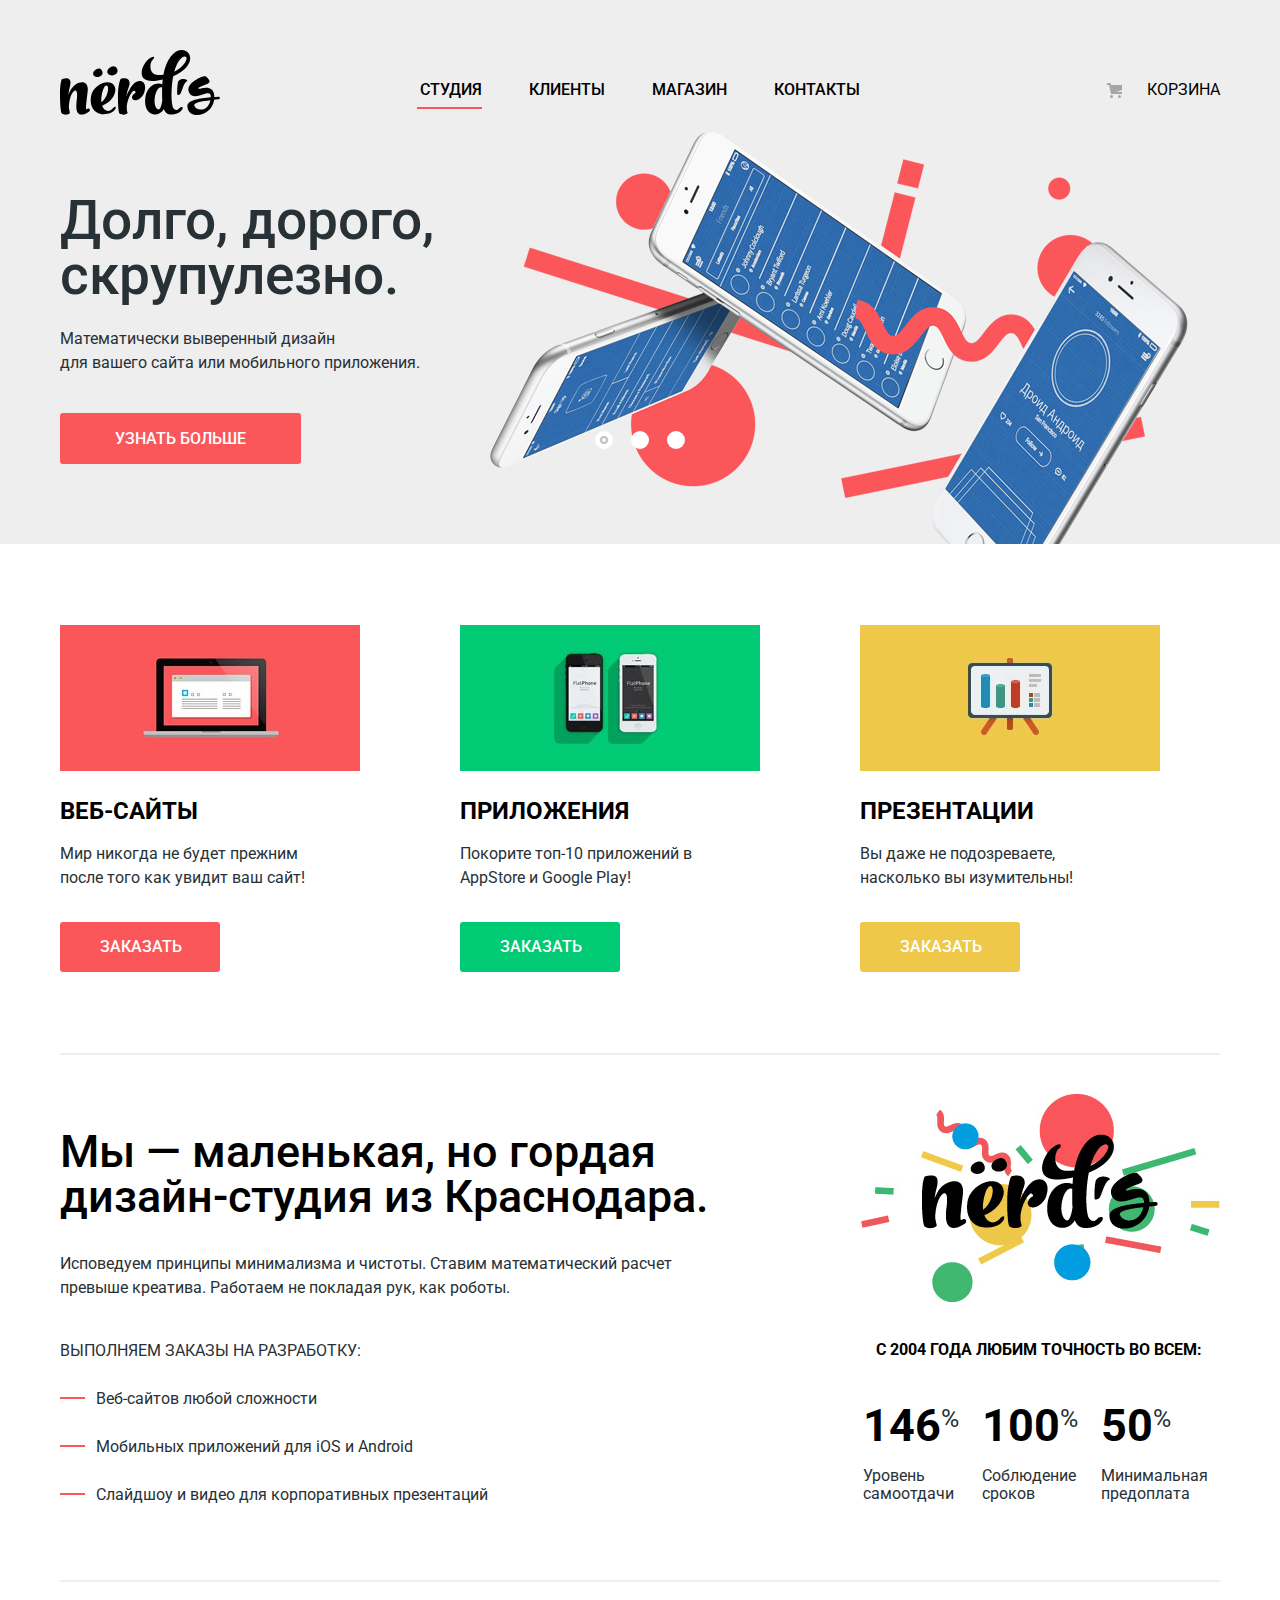
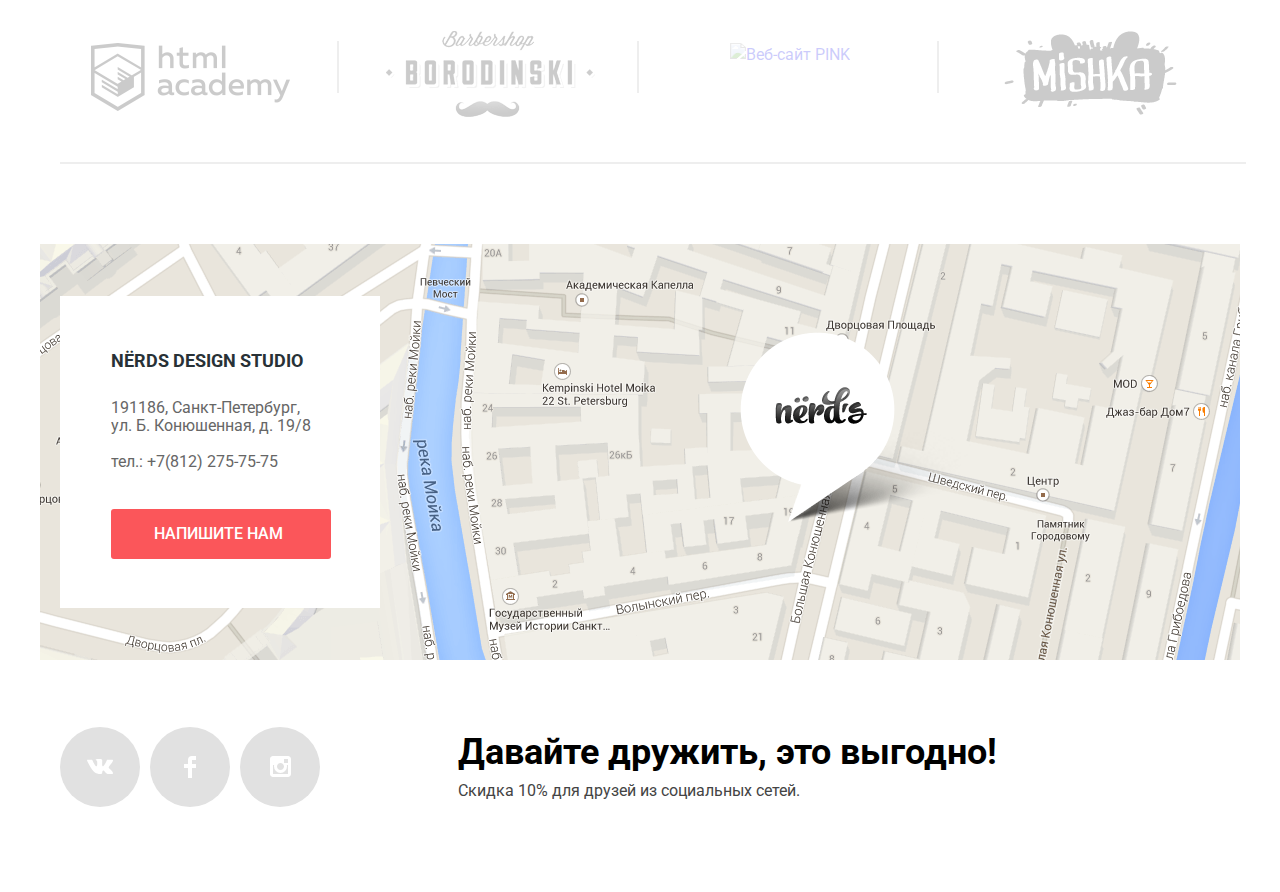
==== commit 66688c3c: "Финальная проверка v.2" ====
--- a/index.html
+++ b/index.html
@@ -5,7 +5,7 @@
   <title>Нёрдс</title>
   <link href="https://fonts.googleapis.com/css?family=Roboto:400,700" rel="stylesheet">
   <link href="css/normalize.css" rel="stylesheet">
-  <link href="css/style.css" rel="stylesheet">
+  <link href="css/style-min.css" rel="stylesheet">
 </head>
 <body>
 <h1 class="visually-hidden">Дизайн-студия "Нёрдс"</h1>
@@ -35,7 +35,7 @@
           </li>
         </ul>
       </nav>
-      <!--Slider-->
+      <!--slider-->
       <section class="slider">
         <h2 class="visually-hidden">Преимущества</h2>
         <div class="slider-controls">
@@ -52,9 +52,8 @@
             <a class="slider-list__item-btn btn" href="#">Узнать больше</a>
           </li>
           <li class="slider-list__item" id="slide-2">
-            <h3>Любим математику<br>
-              как никто другой</h3>
-            <p>Никакого креатива, только математические формулы<br>
+            <h3>Любим математику как никто другой</h3>
+            <p>Никакого креатива, только математические формулы
               для расчета идеальных пропорций.</p>
             <a class="slider-list__item-btn btn" href="#">Узнать больше</a>
           </li>
@@ -76,19 +75,19 @@
       <h2 class="visually-hidden">Наши предложения:</h2>
       <ul class="offers__list">
         <li class="offers__list-item">
-          <img class="offers__list-img1" src="img/img-web.jpg" alt="Веб-сайты" width="300" height="146">
+          <div class="offers__list-img1"></div>
           <h3>ВЕБ-САЙТЫ</h3>
           <p class="offers__list-text">Мир никогда не будет прежним после того как увидит ваш сайт!</p>
           <a class="offers__list-btn btn" href="#">Заказать</a>
         </li>
         <li class="offers__list-item">
-          <img class="offers__list-img2" src="img/img-app.jpg" alt="Приложения" width="300" height="146">
+          <div class="offers__list-img2"></div>
           <h3>ПРИЛОЖЕНИЯ</h3>
           <p class="offers__list-text">Покорите топ-10 приложений в AppStore и Google Play!</p>
           <a href="#" class="offers__list-btn btn">Заказать</a>
         </li>
         <li class="offers__list-item">
-          <img class="offers__list-img3" src="img/img-present.jpg" alt="Презентации" width="300" height="146">
+          <div class="offers__list-img3"></div>
           <h3>ПРЕЗЕНТАЦИИ</h3>
           <p class="offers__list-text">Вы даже не подозреваете, насколько вы изумительны!</p>
           <a href="#" class="offers__list-btn btn">Заказать</a>
@@ -98,7 +97,7 @@
     <section class="about-us">
       <h3 class="visually-hidden">О нас</h3>
       <div class="about-us__delimiter-1">
-        <span class="about-us__title">Мы – маленькая, но гордая дизайн-студия из Краснодара.</span>
+        <span class="about-us__title">Мы — маленькая, но гордая дизайн-студия из Краснодара.</span>
         <p class="about-us__p">Исповедуем принципы минимализма и чистоты. Ставим математический расчет превыше креатива.
           Работаем не покладая рук, как роботы.</p>
         <span class="about-us__title-ul">Выполняем заказы на разработку:</span>
@@ -230,7 +229,7 @@
 <!--Модальное окно
 ================================================================================================================================================================================================================================================================================================================================================================================================================-->
 <section class="modal modal-feedback">
-  <h3 class="modal__title">Напишите нам:</h3>
+  <h3 class="modal__title">Напишите нам</h3>
   <form class="modal__form" action="https://echo.htmlacademy.ru" method="get">
     <p>
       <label class="modal__label" for="name-field">Ваше имя:</label>
--- a/css/style-min.css
+++ b/css/style-min.css
@@ -0,0 +1 @@
+.hover,.main-footer__address,.main-footer__address-text,.main-footer__text,.products{-webkit-box-orient:vertical;-webkit-box-direction:normal}.about-us__text,.about-us__title-ul,.btn,.filters__btn,.filters__especially,.filters__net,.filters__price,.hover__title,.main-footer__address-title,.main-header__site-navigation,.paggination-list__item-nextpage,.price-controls label,.sorting-wrapper,.user-navigation__a{text-transform:uppercase}body{min-width:1060px;margin:0 auto;padding:0;font-family:Roboto,Tahoma,sans-serif;font-size:16px;line-height:24px;font-weight:400;color:#283136;background-color:#fff;-webkit-box-sizing:border-box;box-sizing:border-box}*,::after,::before{-webkit-box-sizing:inherit;box-sizing:inherit}a{text-decoration:none}img{max-width:100%;height:auto}.visually-hidden:not(:focus):not(:active),input[type=checkbox].visually-hidden,input[type=radio].visually-hidden{position:absolute;width:1px;height:1px;margin:-1px;border:0;padding:0;white-space:nowrap;-webkit-clip-path:inset(100%);clip-path:inset(100%);clip:rect(0 0 0 0);overflow:hidden}.container{max-width:1200px;margin:0 auto;padding:0 20px}.background-grey{width:100%;background-color:#eee}.main-header{margin-bottom:81px;background-color:#eee}.main-header__main-navigation{display:-webkit-box;display:-ms-flexbox;display:flex;-webkit-box-pack:justify;-ms-flex-pack:justify;justify-content:space-between;padding:50px 0 0;background-color:transparent}.main-header__logo{width:160px;height:65px}.main-header__logo:hover{opacity:.8}.main-header__logo:active{opacity:.3}.main-header__site-navigation{display:-webkit-box;display:-ms-flexbox;display:flex;-ms-flex-wrap:wrap;flex-wrap:wrap;-webkit-box-align:center;-ms-flex-align:center;align-items:center;margin:0 31px 0 0;padding:25px 0 0;width:452px;line-height:30px;font-weight:500;color:#000}.main-header__site-navigation li{position:relative;padding-bottom:15px;padding-left:3px;margin-right:44px}.main-header__site-navigation li:last-child,.main-header__site-navigation li:nth-child(4n){margin-right:0}.actual::after{content:"";position:absolute;top:32px;left:0;width:100%;height:2px;background-color:#fb565a}.main-header__user-navigation{display:-webkit-box;display:-ms-flexbox;display:flex;-webkit-box-pack:end;-ms-flex-pack:end;justify-content:flex-end;max-width:160px;margin:0;padding:25px 0 0}.user-navigation__a{position:relative;padding-left:50px;line-height:30px;color:#000}.user-navigation__a::before{content:"";position:absolute;top:3px;left:10px;min-width:15px;min-height:15px;background-image:url(../img/cart-icon.svg);background-repeat:no-repeat}.main-header__site-navigation,.main-header__user-navigation{list-style:none}.main-header__site-navigation a,.main-header__user-navigation a{color:#000}.main-header__site-navigation a:focus,.main-header__site-navigation a:hover,.main-header__user-navigation a:focus,.main-header__user-navigation a:hover{color:#fb565a}.main-header__site-navigation a:active,.main-header__user-navigation a:active{color:#bebebe}.slider{position:relative}.slider-controls{position:absolute;left:50%;bottom:95px;z-index:100;min-width:88px;height:18px;font-size:0;-webkit-transform:translateX(-50%);-ms-transform:translateX(-50%);transform:translateX(-50%)}.slider-controls label{position:relative;display:inline-block;width:18px;height:18px;margin-right:18px;padding:8px;vertical-align:top;border-radius:50%;cursor:pointer}.about-us__list-item::before,.slider-controls .active::before,.slider-controls label::after{position:absolute;content:""}.slider-controls label:last-child{margin-right:0}.slider-controls label::after{top:0;left:0;z-index:1;width:18px;height:18px;background:#fff;border-radius:50%}.slider-controls .active::before{left:50%;top:50%;z-index:2;width:8px;height:8px;margin:-4px;background-color:inherit;border:2px solid #c1c1c1;border-radius:50%}.slider-list{margin:0;padding:0;list-style:none}.slider-list__item{display:none;padding:73px 0 93px}.slider-list__item:nth-child(1){display:block;background-image:url(../img/slide1.png);background-repeat:no-repeat;background-position:99% -7px}.slider-list__item:nth-child(2){background-image:url(../img/slide2.png);background-repeat:no-repeat;background-position:100% 0}.slider-list__item:nth-child(3){background-image:url(../img/slide3.png);background-repeat:no-repeat;background-position:100% 20px}.slider-list__item h3{max-width:600px;margin:0 0 24px;font-size:55px;line-height:55px;font-weight:500}.slider-list__item p{margin:0 0 52px}.btn{padding:16px 55px;line-height:18px;font-weight:500;color:#fff;background-color:#fb565a;border-radius:3px;cursor:pointer}.btn:hover{background-color:#e74246}.btn:active{background-color:#d7373b;-webkit-box-shadow:0 3px rgba(0,0,0,.1) inset;box-shadow:0 3px rgba(0,0,0,.1) inset;color:#e37376}.slider-list__item-btn{min-width:240px}.offers__list-btn{display:block;padding:16px 40px;max-width:160px}.offers__list-item:nth-child(2) a{background-color:#00ca74}.offers__list-item:nth-child(2) a:hover{background-color:#00bc6c}.offers__list-item:nth-child(2) a:active{background-color:#00aa62;color:#37bc83}.offers__list-item:nth-child(3) a{background-color:#efc84a}.offers__list-item:nth-child(3) a:hover{background-color:#eab534}.offers__list-item:nth-child(3) a:active{background-color:#e5a722;color:#ebba52}.offers__list-img1,.offers__list-img2,.offers__list-img3{margin-bottom:25px;width:300px;height:146px}.offers__list-img1{background-image:url(../img/img-web.jpg)}.offers__list-img2{background-image:url(../img/img-app.jpg)}.offers__list-img3{background-image:url(../img/img-present.jpg)}.filters__btn{width:260px;background-color:#eee;border:none}.about-us,.clientage,.offers{border-bottom:2px solid #eee}.filters__btn:hover{color:#000;background-color:#dfdfdf}.filters__btn:active{background-color:#d5d5d5;color:rgba(0,0,0,.3);-webkit-box-shadow:inset 3px 3px 0 0 rgba(0,1,1,.1);box-shadow:inset 3px 3px 0 0 rgba(0,1,1,.1)}.offers{min-height:430px}.offers__list{display:-webkit-box;display:-ms-flexbox;display:flex;-ms-flex-wrap:wrap;flex-wrap:wrap;-webkit-box-pack:justify;-ms-flex-pack:justify;justify-content:space-between;margin:0;padding:0;width:1100px;min-height:350px;list-style:none}.offers__list-item{width:300px;margin-bottom:20px}.offers__list-item img{margin-bottom:19px}.offers__list h3{margin:0 auto;font-size:24px;line-height:30px;font-weight:700;color:#000}.offers__list-text{width:255px;max-height:50px;margin-bottom:32px;overflow:auto}.about-us{display:-webkit-box;display:-ms-flexbox;display:flex;-webkit-box-pack:justify;-ms-flex-pack:justify;justify-content:space-between;min-height:525px;padding-bottom:59px}.about-us__text,.about-us__title{display:inline-block;vertical-align:top;color:#000}.about-us__delimiter-1{width:660px}.about-us__delimiter-2{width:360px}.about-us__title{margin-top:74px;margin-bottom:17px;font-size:45px;line-height:45px;font-weight:500}.about-us__delimiter-1 .about-us__p{margin-bottom:39px}.about-us__list-item::before{top:10px;left:-36px;width:25px;height:2px;background-color:#fb565a}.about-us__list-item{position:relative;margin-top:30px}.about-us__list{margin:0;padding:0 0 0 36px;list-style:none}.about-us__list-item-text{margin:-6px 0 0}.about-us__img{margin-bottom:29px;margin-top:39px}.about-us__text{margin:0 0 31px;padding-left:16px;font-weight:700}.indicators{width:360px}.indicators__data{padding-right:20px;padding-bottom:16px;width:120px;line-height:18px}.indicators__numeric{font-size:45px;line-height:45px;font-weight:700;color:#000}.indicators__percent{font-size:25px;line-height:45px;vertical-align:30%}.clientage{min-width:1186px;min-height:182px;margin-bottom:80px}.clientage__list{display:-webkit-box;display:-ms-flexbox;display:flex;-ms-flex-wrap:wrap;flex-wrap:wrap;margin:0 auto;padding:49px 0 0;list-style:none}.clientage__list-item{position:relative;width:260px;min-height:95px;margin-right:40px;margin-bottom:23px;text-align:center}.clientage__list-item::after{content:"";position:absolute;top:10px;right:-19px;width:2px;height:52px;background-color:#eee}.main-footer,.map-wrapper{position:relative}.clientage__list-item:nth-child(4n){margin-right:0}.clientage__list-item:last-child::after,.clientage__list-item:nth-child(4n)::after{display:none}.clientage__list-item-logo1,.clientage__list-item-logo3{padding-top:12px}.clientage__list-item-logo1,.clientage__list-item-logo2,.clientage__list-item-logo3,.clientage__list-item-logo4{opacity:.2}.clientage__list-item-logo1:focus,.clientage__list-item-logo1:hover,.clientage__list-item-logo2:focus,.clientage__list-item-logo2:hover,.clientage__list-item-logo3:focus,.clientage__list-item-logo3:hover,.clientage__list-item-logo4:focus,.clientage__list-item-logo4:hover{opacity:1}.clientage__list-item-logo1:active,.clientage__list-item-logo2:active,.clientage__list-item-logo3:active,.clientage__list-item-logo4:active{opacity:.1}.map-wrapper{margin:0 auto 60px;width:1200px;min-height:416px;background-image:url(../img/map.png);background-repeat:no-repeat;background-position:top center;z-index:1}.pin-wrapeer{position:absolute;top:88px;left:700px;width:231px;height:190px;background-image:url(../img/pin.png);background-repeat:no-repeat;z-index:2}.main-footer__map{position:relative;margin:0 auto;width:1200px;background-size:cover;border:0;z-index:3}.main-footer__address{position:absolute;top:52px;left:20px;display:-webkit-box;display:-ms-flexbox;display:flex;-ms-flex-direction:column;flex-direction:column;width:320px;min-height:310px;padding:49px 51px;background-color:#fff;z-index:5}.main-footer__address-title{display:inline-block;margin-bottom:23px;margin-top:1px;vertical-align:top;font-size:18px;line-height:30px;font-weight:700}.main-footer__address-text{display:-webkit-box;display:-ms-flexbox;display:flex;-ms-flex-direction:column;flex-direction:column;margin:0;padding:0;max-width:220px;max-height:110px;line-height:18px;color:#666;overflow:auto}.main-footer__address-phone{display:inline-block;margin-top:18px;margin-bottom:38px;vertical-align:top}.main-footer__address-btn{padding:16px 43px;min-width:220px;text-transform:uppercase}.main-footer__social-list{display:-webkit-box;display:-ms-flexbox;display:flex;-ms-flex-wrap:wrap;flex-wrap:wrap;-webkit-box-pack:justify;-ms-flex-pack:justify;justify-content:space-between;width:260px;padding:0;margin:0 138px 0 0;min-height:80px;list-style:none}.social-list-item{margin-bottom:10px}.social-button{display:-webkit-box;display:-ms-flexbox;display:flex;-ms-flex-wrap:wrap;flex-wrap:wrap;-webkit-box-pack:center;-ms-flex-pack:center;justify-content:center;-webkit-box-align:center;-ms-flex-align:center;align-items:center;width:80px;height:80px;border-radius:50%;background-color:#e1e1e1}.social-button:last-child{margin-right:0}.social-button svg{text-align:center}.socail-button:focus,.social-button:hover{background-color:#e74246}.social-button:active{background-color:#d7373b}.social-button:active path{fill:#e37376}.main-footer__wrapper{display:-webkit-box;display:-ms-flexbox;display:flex;margin-bottom:75px}.main-footer__text{display:-webkit-box;display:-ms-flexbox;display:flex;-ms-flex-direction:column;flex-direction:column;padding-top:7px}.main-footer__tagline{margin-bottom:10px;font-size:36px;line-height:36px;font-weight:700;color:#000}.main-footer__sale{line-height:22px;color:#444}@-webkit-keyframes bounce{0%{-webkit-transform:rotateY(45deg);transform:rotateY(45deg)}100%{-webkit-transform:translateY(0);transform:translateY(0)}}@keyframes bounce{0%{-webkit-transform:rotateY(45deg);transform:rotateY(45deg)}100%{-webkit-transform:translateY(0);transform:translateY(0)}}@-webkit-keyframes shake{0%,100%{-webkit-transform:translateX(0);transform:translateX(0)}10%,30%,50%,70%,90%{-webkit-transform:translateX(-10px);transform:translateX(-10px)}20%,40%,60%,80%{-webkit-transform:translateX(10px);transform:translateX(10px)}}@keyframes shake{0%,100%{-webkit-transform:translateX(0);transform:translateX(0)}10%,30%,50%,70%,90%{-webkit-transform:translateX(-10px);transform:translateX(-10px)}20%,40%,60%,80%{-webkit-transform:translateX(10px);transform:translateX(10px)}}.modal{display:-webkit-box;display:-ms-flexbox;display:flex;-ms-flex-wrap:wrap;flex-wrap:wrap;width:960px;min-height:590px;padding:71px 100px;margin-left:-480px;background-color:#fff;-webkit-box-shadow:0 20px 60px 0 rgba(0,1,1,.8);box-shadow:0 20px 60px 0 rgba(0,1,1,.8);z-index:6}.modal-feedback{position:fixed;top:113px;left:50%;display:none}.modal-show{display:block;-webkit-animation:bounce .5s;animation:bounce .5s}.modal-error{-webkit-animation:shake .5s;animation:shake .5s}.modal__form{display:-webkit-box;display:-ms-flexbox;display:flex;-ms-flex-wrap:wrap;flex-wrap:wrap;-webkit-box-pack:justify;-ms-flex-pack:justify;justify-content:space-between}.modal__title{display:block;width:100%;margin:0 0 40px;font-size:45px;line-height:45px;font-weight:700;color:#000}.modal__form p{width:360px;margin:0 0 32px;line-height:18px;font-weight:700;color:#000}.modal__form p:nth-child(3){width:100%;margin-bottom:43px}.modal__label{display:inline-block;margin-bottom:10px;vertical-align:top}.modal input{width:360px;min-height:50px;padding:14px}.modal textarea{width:760px;min-height:118px;padding:11px}.modal input,.modal textarea{border:2px solid #d7dcde;outline:0}.modal input:hover,.modal textarea:hover{border:2px solid #b4b9bb}.modal input:focus,.modal textarea:focus{border:2px solid #000}.modal__input:invalid{border:2px solid #e74246}.modal__btn{width:260px;min-height:50px;border:0}.modal__close{position:absolute;top:80px;right:87px;width:25px;height:25px;font-size:0;background-color:transparent;border:0;cursor:pointer}.modal__close::after,.modal__close::before{content:"";position:absolute;top:9px;right:0;width:25px;height:3px;background-color:#fecccd}.modal__close::before{-webkit-transform:rotate(45deg);-ms-transform:rotate(45deg);transform:rotate(45deg)}.modal__close::after{-webkit-transform:rotate(-45deg);-ms-transform:rotate(-45deg);transform:rotate(-45deg)}.modal__close:hover::after,.modal__close:hover::before{background-color:#fb565a}.modal__close:active::after,.modal__close:active::before{background-color:#fee}.inner-page .main-header{margin-bottom:49px}.inner-page .main-header__main-navigation{padding-top:50px;margin-bottom:72px}.inner-page__main-header__h1{display:block;width:750px;margin:0 0 0 216px;padding-bottom:108px;font-size:55px;line-height:55px;font-weight:500;color:#000}.inner-page__main-wrapper{display:-webkit-box;display:-ms-flexbox;display:flex}.net-list__item label,.price-controls label{display:inline-block;vertical-align:top}.filters{width:260px;margin-right:140px}.filters__range-filter{width:260px;margin-top:48px;margin-bottom:55px}.range-controls{position:relative;min-height:80px;margin-bottom:15px;padding-top:39px;padding-left:20px;padding-right:20px;background-color:#eee;border-radius:5px}.range-controls .scale{height:2px;background-color:#d7dcde}.range-controls .bar{width:70%;height:2px;background:#00ca74}.range-controls .toggle{position:absolute;top:31px;left:0;width:4px;height:4px;padding:0;background-color:#ababab;border:8px solid #fff;-webkit-box-shadow:0 2px 1px 0 #cfcfcf;box-shadow:0 2px 1px 0 #cfcfcf;border-radius:50%;-webkit-box-sizing:content-box;box-sizing:content-box;cursor:pointer}.range-controls .toggle-min{top:30px;left:18px}.range-controls .toggle-max{top:30px;left:160px}.price-controls{width:260px;font-size:0}.price-controls label{font-size:16px}.min-price__text{padding-left:2px}.min-price{margin-right:31px}.max-price__text{padding-top:5px}.price-controls input{width:80px;padding:10px 13px;margin-left:8px;font-family:Roboto,Arial,sans-serif;font-size:16px;text-align:center;color:#283136;border:none;border-radius:5px;background-color:#eee}.price-controls .max-price{text-align:right}.max-price input{margin-left:6px}.checkbox{position:relative;padding-left:38px;padding-top:2px;cursor:pointer}.net-list__item{margin:0 0 10px}.adaptive:hover,.fix:hover,.rubber:hover{color:#000}.checkbox input[type=radio]+.checkbox-indicator{position:absolute;top:-1px;left:2px;width:25px;height:25px;border:4px solid #b8b8b8;border-radius:50%}.checkbox input[type=checkbox]+.checkbox-indicator{position:absolute;top:-1px;left:2px;width:22px;height:22px;background-image:url(../img/checkbox-off.svg);opacity:.5}.checkbox input[type=checkbox]:focus+.checkbox-indicator,.checkbox input[type=radio]:focus+.checkbox-indicator{border-color:#4d4d4d;outline:dotted thin;outline:-webkit-focus-ring-color auto 5px}.checkbox input[type=radio]:hover+.checkbox-indicator{border-color:#4d4d4d}.checkbox input[type=radio]:checked+.checkbox-indicator::before{content:"";position:absolute;top:4px;left:4.5px;width:9px;height:9px;background-color:#b8b8b8;border-radius:50%}.checkbox input[type=radio]:checked:hover+.checkbox-indicator::before,.checkbox input[type=radio]:focus+.checkbox-indicator::before{content:"";position:absolute;top:4px;left:4.5px;width:9px;height:9px;background-color:#4d4d4d;border-radius:50%}.especially-list__item input[type=checkbox]:disabled+label,.net-list__item input[type=checkbox]:disabled+label{opacity:.3}.checkbox input[type=checkbox]:checked+.checkbox-indicator{position:absolute;top:-1px;left:2px;width:27px;height:27px;background-image:url(../img/checkbox-on.svg);background-repeat:no-repeat;opacity:.4}.checkbox input[type=checkbox]:hover+.checkbox-indicator{opacity:1}.filters__especially,.filters__net,.filters__price{margin:0;padding:0;font-size:18px;line-height:30px;font-weight:700;color:#000}.filters__price{padding-top:4px;letter-spacing:1px}.filters__especially,.filters__net{margin-bottom:12px}.filters__especially-list,.filters__net-list{margin:0;padding:0;list-style:none}.filters__net-list{margin-bottom:45px}.especially-list__item,.net-list__item{margin-bottom:16px}.filters__especially-list{margin-bottom:47px}.filters label{line-height:20px}.filters__btn{line-height:18px;font-weight:500;color:#000}.hover__title,.sorting{font-weight:700;color:#000}.sorting-wrapper{display:-webkit-box;display:-ms-flexbox;display:flex;-ms-flex-wrap:wrap;flex-wrap:wrap;-webkit-box-align:baseline;-ms-flex-align:baseline;align-items:baseline;min-width:760px;margin-bottom:49px}.products,.sorting-value-wrapper{display:-webkit-box;display:-ms-flexbox}.sorting-wrapper p{margin:0}.sorting{padding-top:3px;font-size:18px;line-height:30px}.sorting-value-wrapper{display:flex;-ms-flex-wrap:wrap;flex-wrap:wrap;-webkit-box-pack:justify;-ms-flex-pack:justify;justify-content:space-between;width:280px;margin-left:267px;margin-right:38px}.sorting-value-wrapper a:nth-child(3n){margin-right:0}.sorting-value-wrapper a:last-child{margin-right:9px}.by-name,.by-price,.by-type{opacity:.3;font-size:14px;line-height:18px;color:#000;cursor:pointer}.by-name,.by-type{opacity:.25}.by-name:focus,.by-name:hover,.by-price:focus,.by-price:hover,.by-type:focus,.by-type:hover{opacity:.6}.by-name:active,.by-price:active,.by-type:active,.sorting-wrapper .current{opacity:1}.ascendingly,.descendingly{display:block;width:11px;height:10px}.descendingly{margin-right:14px}.ascendingly{margin-right:5px}.ascendingly svg,.descendingly svg{opacity:.2}.current svg{opacity:1}.ascendingly svg:hover,.descendingly svg:focus,.descendingly svg:hover{opacity:.6}.ascendingly svg:active,.descendingly svg:active{opacity:1}.products{display:flex;-ms-flex-direction:column;flex-direction:column;margin-bottom:29px}.hover,.products__list{display:-webkit-box;display:-ms-flexbox}.products__list{display:flex;-ms-flex-wrap:wrap;flex-wrap:wrap;margin:0;padding:0;width:760px;list-style:none}.products__list-item{position:relative;width:360px;margin-right:40px;margin-bottom:26px;padding-top:40px}.hover,.products__list-item::before{position:absolute;left:0;width:360px}.products__list-item::before{content:url(../img/browser-icon.png);top:0;height:40px}.products__list-item:focus::before,.products__list-item:hover::before{content:url(../img/browser-hover.png);position:absolute;top:0;left:0;width:360px;height:40px}.products__list-item:nth-child(2n){margin-right:0}.hover__wrapper{display:none}.products__list-item:focus .hover__wrapper,.products__list-item:hover .hover__wrapper{display:block}.hover{top:385px;display:flex;-ms-flex-direction:column;flex-direction:column;-webkit-box-pack:center;-ms-flex-pack:center;justify-content:center;-webkit-box-align:center;-ms-flex-align:center;align-items:center;min-height:230px;height:231px;background-color:#eee}.hover__title{margin:-13px 0 15px;padding:0 3px 0 0;font-size:18px;line-height:30px}.hover__text{padding:0;margin:0 78px;width:200px;height:55px;line-height:18px;color:#666;text-align:center;overflow:auto}.hover__btn{margin-top:10px;min-width:200px}.paggination-list{display:-webkit-box;display:-ms-flexbox;display:flex;-ms-flex-wrap:wrap;flex-wrap:wrap;margin:0 0 59px 421px;padding:0;font-weight:500;list-style:none}.paggination-list__item{margin-right:12px}.paggination-list__item:last-child{margin-right:0}.paggination-list__item-number{display:block;padding:14px 20px;background-color:#eee;line-height:18px;color:#000}.paggination-list__item-number:focus,.paggination-list__item-number:hover{background-color:#dfdfdf;color:#000}.paggination-list__item-number:active{background-color:#d5d5d5;color:#b0b0b0}.paggination-list__item-nextpage{display:block;min-width:260px;padding:16px 79px;text-align:center;background-color:#eee;line-height:18px;color:#000}.paggination-list__item-nextpage:focus,.paggination-list__item-nextpage:hover{background-color:#dfdfdf;color:#000}.paggination-list__item-nextpage:active{background-color:#d5d5d5;color:#b0b0b0}.paggination-list__item .current{padding:12px 17px;background-color:#fff;border:3px solid #dbdbdb}
